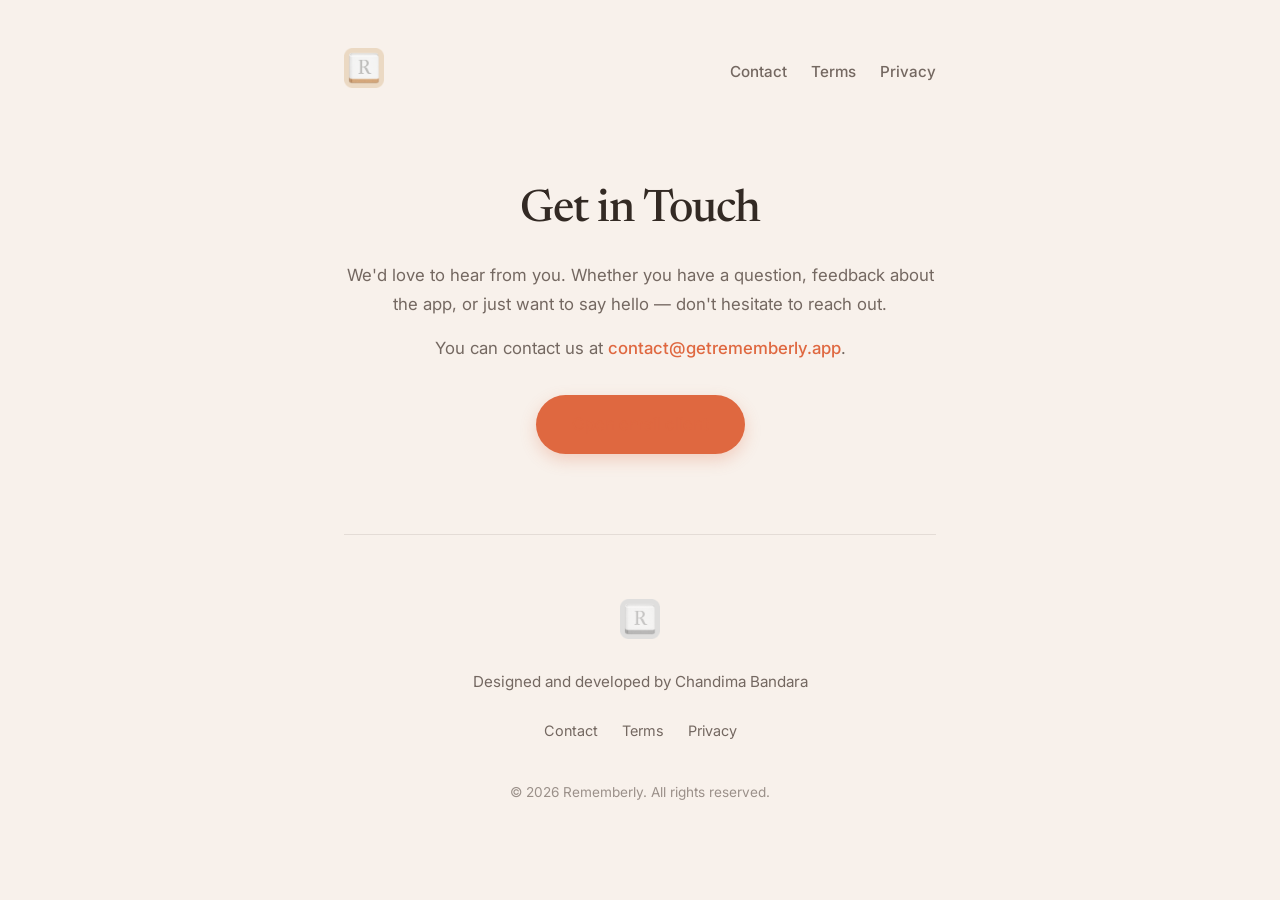
==== contact.html @ 196bddc6 "contact added" ====
<!DOCTYPE html>
<html lang="en">
<head>
    <meta charset="UTF-8">
    <meta name="viewport" content="width=device-width, initial-scale=1.0">
    <title>Contact | Rememberly</title>
    <meta name="description" content="Get in touch with the Rememberly team. We'd love to hear from you — whether it's feedback, a question, or just to say hello.">
    <meta name="theme-color" content="#ffffff">
    <link rel="stylesheet" href="style.css">
    
    <!-- Google Fonts: Newsreader for a premium, bookish feel to match our sepia reading app, Inter for clean modern SaaS body text -->
    <link rel="preconnect" href="https://fonts.googleapis.com">
    <link rel="preconnect" href="https://fonts.gstatic.com" crossorigin>
    <link href="https://fonts.googleapis.com/css2?family=Inter:wght@400;500;600&family=Newsreader:opsz,wght@6..72,400;6..72,500;6..72,600&display=swap" rel="stylesheet">
    <link rel="apple-touch-icon" sizes="180x180" href="assets/favicon/apple-touch-icon.png">
    <link rel="icon" type="image/png" sizes="32x32" href="assets/favicon/favicon-32x32.png">
    <link rel="icon" type="image/png" sizes="16x16" href="assets/favicon/favicon-16x16.png">
    <link rel="manifest" href="assets/favicon/site.webmanifest">
    <link rel="shortcut icon" href="assets/favicon/favicon.ico">
</head>
<body>
    <div class="content-wrapper">
        <header class="navbar">
            <a href="index.html">
                <img src="assets/rememberly-company-logo.png" alt="Rememberly Logo" class="brand-logo">
            </a>
            <nav class="nav-links">

                <a href="contact.html" class="nav-item">Contact</a>
                <a href="terms.html" class="nav-item">Terms</a>
                <a href="privacy-policy.html" class="nav-item">Privacy</a>
            </nav>
        </header>

        <main>
            <div class="legal-content contact-content">
                <h1>Get in Touch</h1>
                
                <p>We'd love to hear from you. Whether you have a question, feedback about the app, or just want to say hello — don't hesitate to reach out.</p>

                <p>You can contact us at <a href="mailto:contact@getrememberly.app">contact@getrememberly.app</a>.</p>

                <a id="contact-email-button" href="mailto:contact@getrememberly.app" class="cta-button contact-cta-button">Open email client</a>
            </div>
        </main>

        <footer class="footer">
            <a href="index.html">
                <img src="assets/rememberly-company-logo.png" alt="Rememberly Logo" class="brand-logo footer-logo">
            </a>
            <p class="footer-text">Designed and developed by Chandima Bandara</p>
            <nav class="footer-links">

                <a href="contact.html" class="footer-item">Contact</a>
                <a href="terms.html" class="footer-item">Terms</a>
                <a href="privacy-policy.html" class="footer-item">Privacy</a>
            </nav>
            <p class="footer-copyright">&copy; 2026 Rememberly. All rights reserved.</p>
        </footer>
    </div>
</body>
</html>
---- style.css ----
/* Color Palette Variables */
:root {
    /* =========================================
       LAYER 1: PRIMITIVES
    ========================================= */
    --color-white: #FFFFFF;
    --color-black: #000000;
    
    /* Stone (Sepia/Warm Grey base) */
    --color-stone-50:  #FAF6F3;
    --color-stone-100: #F8F1EB;
    --color-stone-200: #EBE1D8;
    --color-stone-300: #E0D5CC;
    --color-stone-400: #A89D95;
    --color-stone-500: #8D8078;
    --color-stone-600: #746861;
    --color-stone-700: #574F49;
    --color-stone-800: #423B36;
    --color-stone-900: #332A24;
    
    /* Orange (Claude-like accent) */
    --color-orange-50:  #FFF5F1;
    --color-orange-100: #FCE8E1;
    --color-orange-200: #F8CBB8;
    --color-orange-300: #F5AA8B;
    --color-orange-400: #EE8A62;
    --color-orange-500: #DF6840;
    --color-orange-600: #C55631;
    --color-orange-700: #AA4525;
    --color-orange-800: #8D3A20;
    --color-orange-900: #753420;
    
    /* Red, Green, Blue, Yellow (For states) */
    --color-red-100: #FDE8E8;
    --color-red-500: #E02424; 
    --color-green-100: #DEF7EC;
    --color-green-500: #0E9F6E;
    --color-blue-100: #E1EFFE;
    --color-blue-500: #3F83F8;
    --color-yellow-100: #FDF6B2;
    --color-yellow-500: #E3A008;

    /* =========================================
       LAYER 2: SEMANTICS
    ========================================= */
    --neutral-50: var(--color-stone-50);
    --neutral-100: var(--color-stone-100);
    --neutral-200: var(--color-stone-200);
    --neutral-300: var(--color-stone-300);
    --neutral-400: var(--color-stone-400);
    --neutral-600: var(--color-stone-600);
    --neutral-900: var(--color-stone-900);

    --primary-100: var(--color-orange-100);
    --primary-500: var(--color-orange-500);
    --primary-600: var(--color-orange-600);
    --primary-700: var(--color-orange-700);
    
    --danger-100: var(--color-red-100);
    --danger-500: var(--color-red-500);
    --success-100: var(--color-green-100);
    --success-500: var(--color-green-500);
    --info-100: var(--color-blue-100);
    --info-500: var(--color-blue-500);
    --warning-100: var(--color-yellow-100);
    --warning-500: var(--color-yellow-500);

    /* =========================================
       LAYER 3: MAPPED / UI TOKENS
    ========================================= */
    /* Backgrounds & Surfaces */
    --bg-canvas: var(--neutral-100); 
    --bg-surface: var(--color-white); 
    --bg-surface-alt: var(--neutral-50);
    --bg-overlay: rgba(51, 42, 36, 0.4); 
    
    /* Text */
    --text-primary: var(--neutral-900);
    --text-secondary: var(--neutral-600);
    --text-placeholder: var(--neutral-400);
    --text-on-primary: var(--color-white);
    --text-danger: var(--danger-500);
    
    /* Borders */
    --border-subtle: var(--neutral-300);
    --border-danger: var(--danger-500);
    
    /* Forms */
    --bg-input: var(--neutral-50);
    --border-input: var(--neutral-300);
    --border-input-focus: var(--primary-500);
    
    /* Actions */
    --action-primary-default: var(--primary-500);
    --action-primary-hover: var(--primary-600);
    --action-primary-pressed: var(--primary-700);
    
    --action-secondary-default: var(--neutral-200);
    --action-secondary-hover: var(--neutral-300);
    
    --action-disabled-bg: var(--neutral-200);
    --action-disabled-text: var(--neutral-400);
    
    /* Design Tokens for Reusability */
    --radius-lg: 32px;
    --shadow-app: 0 20px 40px rgba(51, 42, 36, 0.1); 
    --shadow-subtle: 0 4px 8px rgba(51, 42, 36, 0.05);
}

* {
    margin: 0;
    padding: 0;
    box-sizing: border-box;
}

html, body {
    overflow-x: hidden;
    width: 100%;
}

body {
    background-color: var(--bg-canvas);
    color: var(--text-primary);
    font-family: 'Inter', -apple-system, BlinkMacSystemFont, "Segoe UI", Roboto, sans-serif;
    line-height: 1.6;
    -webkit-font-smoothing: antialiased;
}

/* Narrow Layout Wrapper 
   We keep maximum width strictly small (640px) to enforce a single-column SaaS layout.
   Everything is forced to center-align giving that premium, focused feel. */
.content-wrapper {
    max-width: 640px;
    margin: 0 auto;
    padding: 0 24px;
    display: flex;
    flex-direction: column;
    align-items: center; /* Center align all children including navbar */
    text-align: center;
}

/* Navbar */
.navbar {
    padding: 48px 0;
    width: 100%;
    display: flex;
    justify-content: space-between;
    align-items: center;
}

.brand-logo {
    height: 40px; /* Slightly smaller to fit nicely horizontally */
    width: auto;
    object-fit: contain;
}

.nav-links {
    display: flex;
    align-items: center;
    gap: 24px;
}

.nav-item {
    text-decoration: none;
    color: var(--text-secondary);
    font-size: 0.95rem;
    font-weight: 500;
    transition: color 0.2s ease;
}

.nav-item:hover {
    color: var(--text-primary);
}



/* Hero Section */
.hero {
    display: flex;
    flex-direction: column;
    align-items: center;
    gap: 90px;  /* Increased space between text block and image */
    padding-top: 10px;
    padding-bottom: 80px;
}

.hero-text {
    display: flex;
    flex-direction: column;
    align-items: center;
    gap: 12px; /* Close, tight gap for a premium editorial feel */
}

h1 {
    /* Newsreader gives a beautiful, editorial book feel */
    font-family: 'Newsreader', serif; 
    font-size: 2.6rem; /* Slightly reduced for the longer heading */
    font-weight: 500;
    line-height: 1.2;
    letter-spacing: -0.02em;
    color: var(--text-primary);
    text-wrap: balance; /* Modern CSS for better heading wrap */
}

.subheading {
    font-size: 1.15rem;
    color: var(--text-secondary);
    max-width: 480px; /* A bit narrower than the wrapper for better leading */
    line-height: 1.5;
}

.cta-button {
    display: inline-block;
    background-color: var(--action-primary-default);
    color: var(--text-on-primary);
    text-decoration: none;
    padding: 16px 36px;
    border-radius: 999px; /* Pill shape for premium feel */
    font-size: 1.05rem;
    font-weight: 500;
    transition: all 0.2s ease;
    box-shadow: 0 6px 16px rgba(223, 104, 64, 0.25);
    margin-top: 8px;
}

.cta-button:hover {
    background-color: var(--action-primary-hover);
    transform: translateY(-2px);
    box-shadow: 0 8px 24px rgba(223, 104, 64, 0.35);
}

.hero-waitlist-form {
    display: flex;
    align-items: center;
    background-color: var(--bg-surface);
    border-radius: 999px; /* Pill shape */
    padding: 6px;
    box-shadow: 0 8px 24px rgba(0, 0, 0, 0.05); /* soft shadow */
    width: 100%;
    max-width: 460px; /* Slightly wider to easily accommodate both */
    margin-top: 12px;
    border: 1px solid var(--border-subtle);
    transition: box-shadow 0.2s ease, border-color 0.2s ease;
}

.hero-waitlist-form:focus-within {
    border-color: var(--action-primary-default);
    box-shadow: 0 0 0 3px rgba(223, 104, 64, 0.15);
}

.hero-waitlist-input {
    flex: 1;
    border: none;
    outline: none;
    background: transparent;
    padding: 0 20px;
    font-size: 1rem;
    font-family: inherit;
    color: var(--text-primary);
    min-width: 0;
    -webkit-appearance: none;
    appearance: none;
}

.hero-waitlist-input::placeholder {
    color: var(--text-secondary);
    opacity: 0.8;
}

.hero-waitlist-form .cta-button {
    margin-top: 0;
    padding: 14px 32px;
    border: none;
    cursor: pointer;
    white-space: nowrap;
}

.hero-visual {
    width: 100%;
    display: flex;
    justify-content: center;
}

.hero-visual-stacked {
    position: relative;
    padding-bottom: 20px;
}

.app-mockup {
    width: 100%;
    max-width: 340px; /* Appropriate size for an iPhone mockup on a narrow site */
    height: auto;
    /* Soft shadow to lift it off the sepia background cleanly */
    filter: drop-shadow(var(--shadow-app));
}

.mock-back {
    position: absolute;
    z-index: 1;
    width: 85%;
    max-width: 300px;
    transform: translate(25%, 0%) rotate(8deg);
    opacity: 0.8;
    filter: blur(1px) drop-shadow(var(--shadow-app));
    transition: transform 0.4s cubic-bezier(0.175, 0.885, 0.32, 1.275), filter 0.4s ease, opacity 0.4s ease;
}

.mock-front {
    position: relative;
    z-index: 2;
    width: 100%;
    max-width: 320px;
    transform: translate(-15%, 5%) rotate(-3deg);
    filter: drop-shadow(0 25px 60px rgba(0,0,0,0.15));
    transition: transform 0.4s cubic-bezier(0.175, 0.885, 0.32, 1.275);
}

.hero-visual-stacked:hover .mock-back {
    transform: translate(32%, -5%) rotate(10deg) scale(1.02);
    filter: blur(0) drop-shadow(var(--shadow-app));
    opacity: 1;
}

.hero-visual-stacked:hover .mock-front {
    transform: translate(-18%, 2%) rotate(-5deg) scale(1.02);
}

/* How it works / Timeline Section */
.how-it-works {
    display: flex;
    flex-direction: column;
    padding: 64px 0 80px;
    width: 100%;
}

.timeline-step {
    display: flex;
    flex-direction: column;
    align-items: center;
    gap: 40px;
    text-align: center;
}

/* Timeline connector for when we append more steps */
.timeline-step::after {
    content: '';
    display: block;
    width: 2px;
    height: 80px;
    background: linear-gradient(to bottom, var(--text-secondary) 0%, transparent 100%);
    opacity: 0.15;
    margin-top: 16px;
    border-radius: 2px;
}

.timeline-step:last-child::after {
    display: none;
}

.step-content {
    display: flex;
    flex-direction: column;
    gap: 16px;
    align-items: center;
}

.step-title {
    font-family: 'Newsreader', serif;
    font-size: 2.2rem;
    font-weight: 500;
    color: var(--text-primary);
    line-height: 1.2;
    letter-spacing: -0.01em;
}

.step-description {
    font-size: 1.1rem;
    color: var(--text-secondary);
    max-width: 420px;
    line-height: 1.5;
}

.step-visual {
    width: 100%;
    display: flex;
    justify-content: center;
}

.step-visual-stacked {
    flex-direction: column;
    align-items: center;
    gap: 32px;
}

.step-mockup {
    width: 100%;
    max-width: 340px;
    height: auto;
    border-radius: var(--radius-lg);
    filter: drop-shadow(var(--shadow-app));
}

/* Waitlist CTA Card */
.waitlist-cta {
    width: 100%;
    padding: 80px 0 100px;
    display: flex;
    flex-direction: column;
    align-items: center;
    text-align: center;
    gap: 24px;
}

.waitlist-text {
    display: flex;
    flex-direction: column;
    align-items: center;
    gap: 12px;
}

.waitlist-title {
    font-family: 'Newsreader', serif;
    font-size: 2.2rem;
    font-weight: 500;
    color: var(--text-primary);
    line-height: 1.2;
    letter-spacing: -0.01em;
}

.social-proof {
    display: flex;
    align-items: center;
    gap: 12px;
}

.avatar-group {
    display: flex;
    align-items: center;
}

.avatar {
    width: 36px;
    height: 36px;
    border-radius: 50%;
    border: 3px solid var(--bg-surface);
    background-size: cover;
    background-position: center;
    background-color: var(--border-subtle);
    margin-left: -12px;
    box-shadow: 0 4px 8px rgba(0,0,0,0.05); /* very soft depth */
}

.avatar:first-child {
    margin-left: 0;
}

.social-proof-text {
    font-size: 1rem;
    color: var(--text-secondary);
}

.social-proof-text strong {
    color: var(--text-primary);
    font-weight: 600;
}

/* Footer */
.footer {
    width: 100%;
    padding: 64px 0 48px;
    display: flex;
    flex-direction: column;
    align-items: center;
    gap: 24px;
    border-top: 1px solid rgba(116, 104, 97, 0.15); /* very subtle borderline */
}

.footer-logo {
    opacity: 0.85; /* soft appearance for footer */
    filter: grayscale(100%);
    transition: all 0.2s ease;
}

.footer-logo:hover {
    opacity: 1;
    filter: grayscale(0%);
}

.footer-text {
    font-size: 0.95rem;
    font-weight: 400; /* Regular weight */
    color: var(--text-secondary);
}

.footer-links {
    display: flex;
    align-items: center;
    gap: 24px;
    flex-wrap: wrap;
    justify-content: center;
}

.footer-item {
    text-decoration: none;
    color: var(--text-secondary);
    font-size: 0.9rem;
    transition: color 0.2s ease;
}

.footer-item:hover {
    color: var(--text-primary);
}

.footer-copyright {
    font-size: 0.85rem;
    color: var(--text-secondary);
    opacity: 0.7;
    margin-top: 16px;
}

/* Responsive tweaks for smaller mobile devices */
@media (max-width: 480px) {
    h1 {
        font-size: 2.2rem;
        white-space: normal; /* Allow healthy wrapping on mobile width constraints */
        text-wrap: balance;
    }
    
    .hero {
        gap: 60px;
        padding-bottom: 40px;
    }

    .navbar {
        padding: 32px 0;
    }

    .step-title {
        font-size: 1.8rem;
    }

    .step-description {
        font-size: 1rem;
        padding: 0 16px;
    }

    .waitlist-title {
        font-size: 1.8rem;
    }

    .hero-waitlist-form {
        padding: 5px;
        max-width: 100%;
    }
    
    .hero-waitlist-input {
        padding: 0 12px;
        font-size: 0.95rem;
    }
    
    .hero-waitlist-form .cta-button {
        padding: 12px 20px;
        font-size: 0.95rem;
        width: auto;
    }

    .mock-back {
        max-width: 200px;
        transform: translate(20%, 0%) rotate(8deg);
    }
    
    .mock-front {
        max-width: 220px;
        transform: translate(-15%, 2%) rotate(-3deg);
    }

    .hero-visual-stacked:hover .mock-back,
    .hero-visual-stacked:active .mock-back {
        transform: translate(20%, 0%) rotate(8deg);
        filter: blur(1px) drop-shadow(var(--shadow-app));
        opacity: 0.8;
    }

    .hero-visual-stacked:hover .mock-front,
    .hero-visual-stacked:active .mock-front {
        transform: translate(-15%, 2%) rotate(-3deg);
    }

    .footer {
        padding: 48px 0 32px;
        gap: 20px;
    }
}

/* Documents & Legal Pages */
.legal-content {
    text-align: left;
    width: 100%;
    padding: 0 0 80px;
    display: flex;
    flex-direction: column;
    gap: 16px;
}

.legal-content h1 {
    font-family: 'Newsreader', serif;
    font-size: 2.8rem;
    margin-bottom: 8px;
    color: var(--text-primary);
    text-wrap: balance;
}

.legal-content h2 {
    font-family: 'Inter', sans-serif;
    font-size: 1.5rem;
    font-weight: 600;
    margin-top: 32px;
    margin-bottom: 4px;
    color: var(--text-primary);
}

.legal-content h3 {
    font-family: 'Inter', sans-serif;
    font-size: 1.2rem;
    font-weight: 600;
    margin-top: 16px;
    color: var(--text-primary);
}

.legal-content p, .legal-content ul, .legal-content li {
    font-size: 1.05rem;
    color: var(--text-secondary);
    line-height: 1.7;
}

.legal-content ul {
    padding-left: 24px;
    display: flex;
    flex-direction: column;
    gap: 8px;
    margin-bottom: 8px;
}

.legal-content strong {
    color: var(--text-primary);
    font-weight: 600;
}

.legal-content a {
    color: var(--action-primary-default);
    text-decoration: none;
    font-weight: 500;
}

.legal-content a:hover {
    text-decoration: underline;
}

.legal-content hr {
    border: none;
    border-top: 1px solid rgba(116, 104, 97, 0.15);
    margin: 40px 0;
}

@media (max-width: 480px) {
    .legal-content {
        padding: 0 0 40px;
    }
    .legal-content h1 {
        font-size: 2.2rem;
    }
    .legal-content h2 {
        font-size: 1.3rem;
        margin-top: 24px;
    }
    .legal-content p, .legal-content ul, .legal-content li {
        font-size: 1rem;
    }
}

/* Contact Page */
.contact-content {
    align-items: center;
    text-align: center;
    padding-top: 40px;
}

.contact-content h1 {
    text-align: center;
}

.contact-cta-button {
    margin-top: 16px;
}
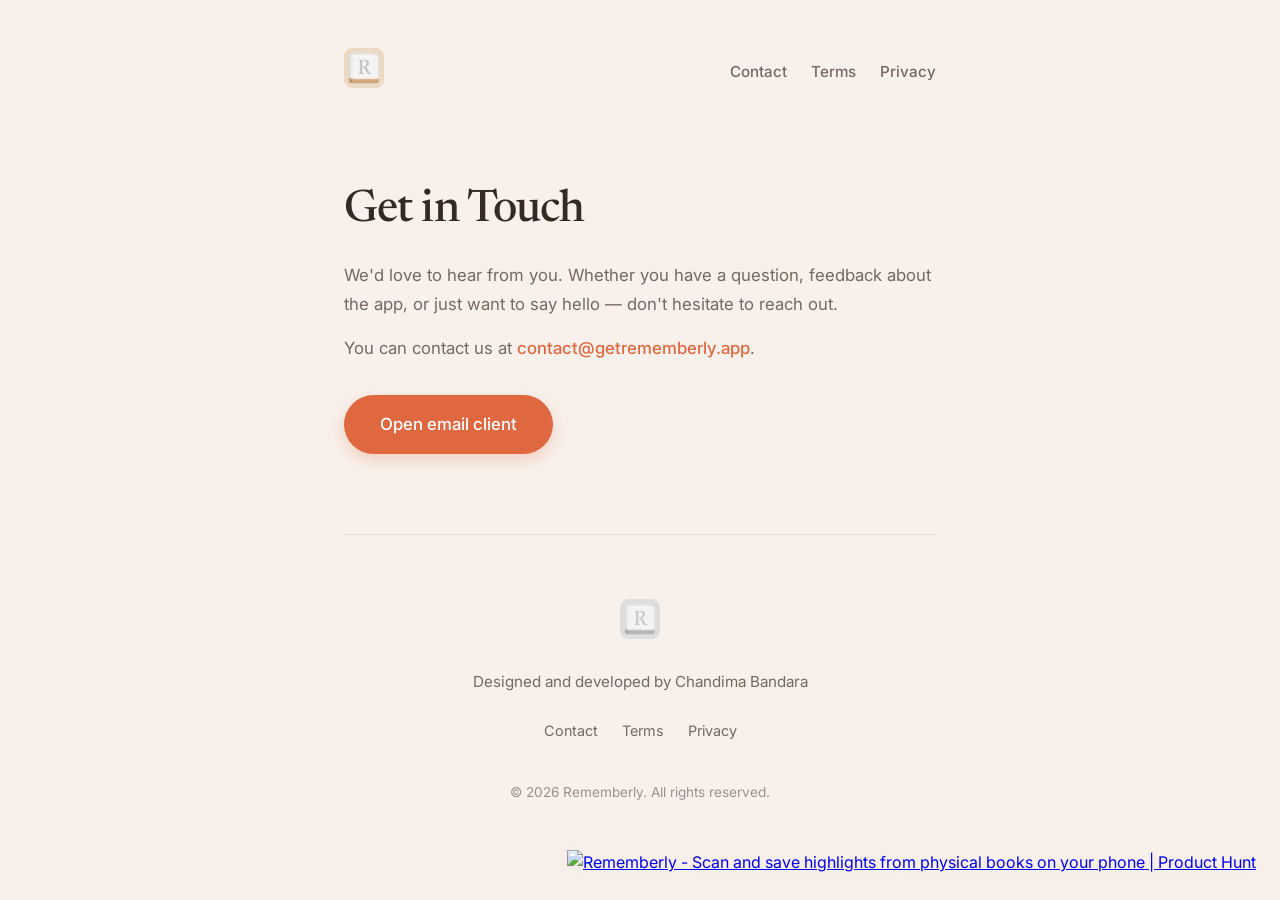
==== commit a1803925: "product hunt embed" ====
--- a/contact.html
+++ b/contact.html
@@ -58,5 +58,9 @@
             <p class="footer-copyright">&copy; 2026 Rememberly. All rights reserved.</p>
         </footer>
     </div>
+    
+    <div class="ph-float">
+        <a href="https://www.producthunt.com/products/rememberly?embed=true&amp;utm_source=badge-featured&amp;utm_medium=badge&amp;utm_campaign=badge-rememberly" target="_blank" rel="noopener noreferrer"><img alt="Rememberly - Scan and save highlights from physical books on your phone | Product Hunt" width="250" height="54" src="https://api.producthunt.com/widgets/embed-image/v1/featured.svg?post_id=1143293&amp;theme=light&amp;t=1778368677736"></a>
+    </div>
 </body>
 </html>
--- a/style.css
+++ b/style.css
@@ -229,50 +229,23 @@
     box-shadow: 0 8px 24px rgba(223, 104, 64, 0.35);
 }
 
-.hero-waitlist-form {
-    display: flex;
-    align-items: center;
-    background-color: var(--bg-surface);
-    border-radius: 999px; /* Pill shape */
-    padding: 6px;
-    box-shadow: 0 8px 24px rgba(0, 0, 0, 0.05); /* soft shadow */
-    width: 100%;
-    max-width: 460px; /* Slightly wider to easily accommodate both */
+
+
+.appstore-link {
+    display: inline-block;
     margin-top: 12px;
-    border: 1px solid var(--border-subtle);
-    transition: box-shadow 0.2s ease, border-color 0.2s ease;
-}
-
-.hero-waitlist-form:focus-within {
-    border-color: var(--action-primary-default);
-    box-shadow: 0 0 0 3px rgba(223, 104, 64, 0.15);
-}
-
-.hero-waitlist-input {
-    flex: 1;
-    border: none;
-    outline: none;
-    background: transparent;
-    padding: 0 20px;
-    font-size: 1rem;
-    font-family: inherit;
-    color: var(--text-primary);
-    min-width: 0;
-    -webkit-appearance: none;
-    appearance: none;
-}
-
-.hero-waitlist-input::placeholder {
-    color: var(--text-secondary);
-    opacity: 0.8;
-}
-
-.hero-waitlist-form .cta-button {
-    margin-top: 0;
-    padding: 14px 32px;
-    border: none;
-    cursor: pointer;
-    white-space: nowrap;
+    transition: transform 0.2s ease, opacity 0.2s ease;
+}
+
+.appstore-link:hover {
+    transform: translateY(-2px);
+    opacity: 0.9;
+}
+
+.appstore-badge {
+    height: 54px; /* Standard App Store badge height */
+    width: auto;
+    display: block;
 }
 
 .hero-visual {
@@ -548,21 +521,7 @@
         font-size: 1.8rem;
     }
 
-    .hero-waitlist-form {
-        padding: 5px;
-        max-width: 100%;
-    }
-    
-    .hero-waitlist-input {
-        padding: 0 12px;
-        font-size: 0.95rem;
-    }
-    
-    .hero-waitlist-form .cta-button {
-        padding: 12px 20px;
-        font-size: 0.95rem;
-        width: auto;
-    }
+
 
     .mock-back {
         max-width: 200px;
@@ -680,15 +639,67 @@
 
 /* Contact Page */
 .contact-content {
-    align-items: center;
-    text-align: center;
     padding-top: 40px;
 }
 
-.contact-content h1 {
-    text-align: center;
-}
-
-.contact-cta-button {
+.legal-content .contact-cta-button {
     margin-top: 16px;
-}
+    color: var(--text-on-primary);
+    align-self: flex-start;
+}
+
+.legal-content .contact-cta-button:hover {
+    color: var(--text-on-primary);
+    text-decoration: none;
+}
+
+/* Product Hunt Floating Embed */
+.ph-float {
+    position: fixed;
+    bottom: 24px;
+    right: 24px;
+    z-index: 9999; /* Ensure it stays on top of other elements */
+    transition: transform 0.2s ease, filter 0.2s ease, opacity 0.2s ease;
+    filter: drop-shadow(var(--shadow-subtle));
+    /* Force GPU acceleration for smooth Safari rendering */
+    transform: translateZ(0); 
+    -webkit-transform: translateZ(0);
+}
+
+.ph-float:hover {
+    transform: translateY(-2px) scale(1.02);
+    -webkit-transform: translateY(-2px) scale(1.02);
+    filter: drop-shadow(var(--shadow-app));
+}
+
+@media (max-width: 768px) {
+    .ph-float {
+        bottom: 20px;
+        right: 20px;
+        transform: scale(0.9);
+        transform-origin: bottom right;
+        -webkit-transform: scale(0.9);
+        -webkit-transform-origin: bottom right;
+    }
+    
+    .ph-float:hover {
+        transform: translateY(-2px) scale(0.92);
+        -webkit-transform: translateY(-2px) scale(0.92);
+    }
+}
+
+@media (max-width: 480px) {
+    .ph-float {
+        bottom: 16px;
+        right: 16px;
+        transform: scale(0.85);
+        transform-origin: bottom right;
+        -webkit-transform: scale(0.85);
+        -webkit-transform-origin: bottom right;
+    }
+    
+    .ph-float:hover {
+        transform: translateY(-2px) scale(0.87);
+        -webkit-transform: translateY(-2px) scale(0.87);
+    }
+}
